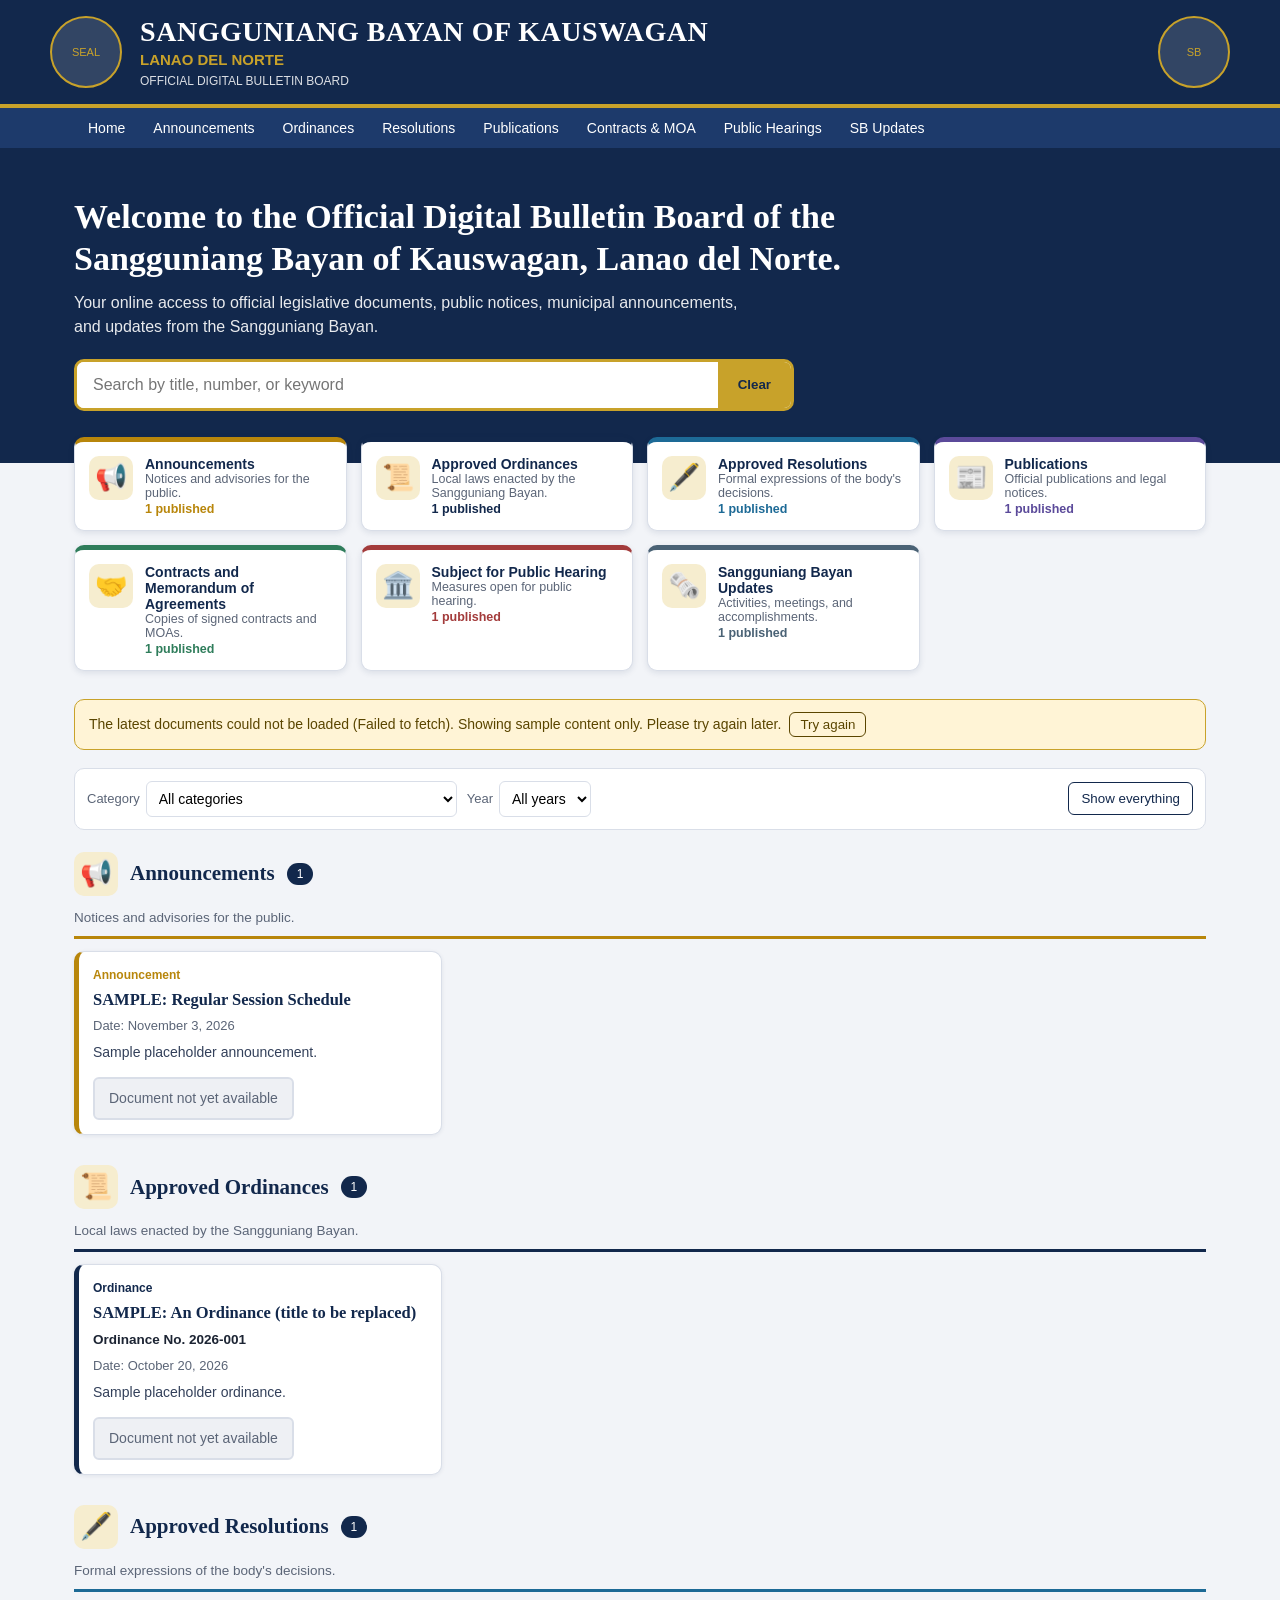
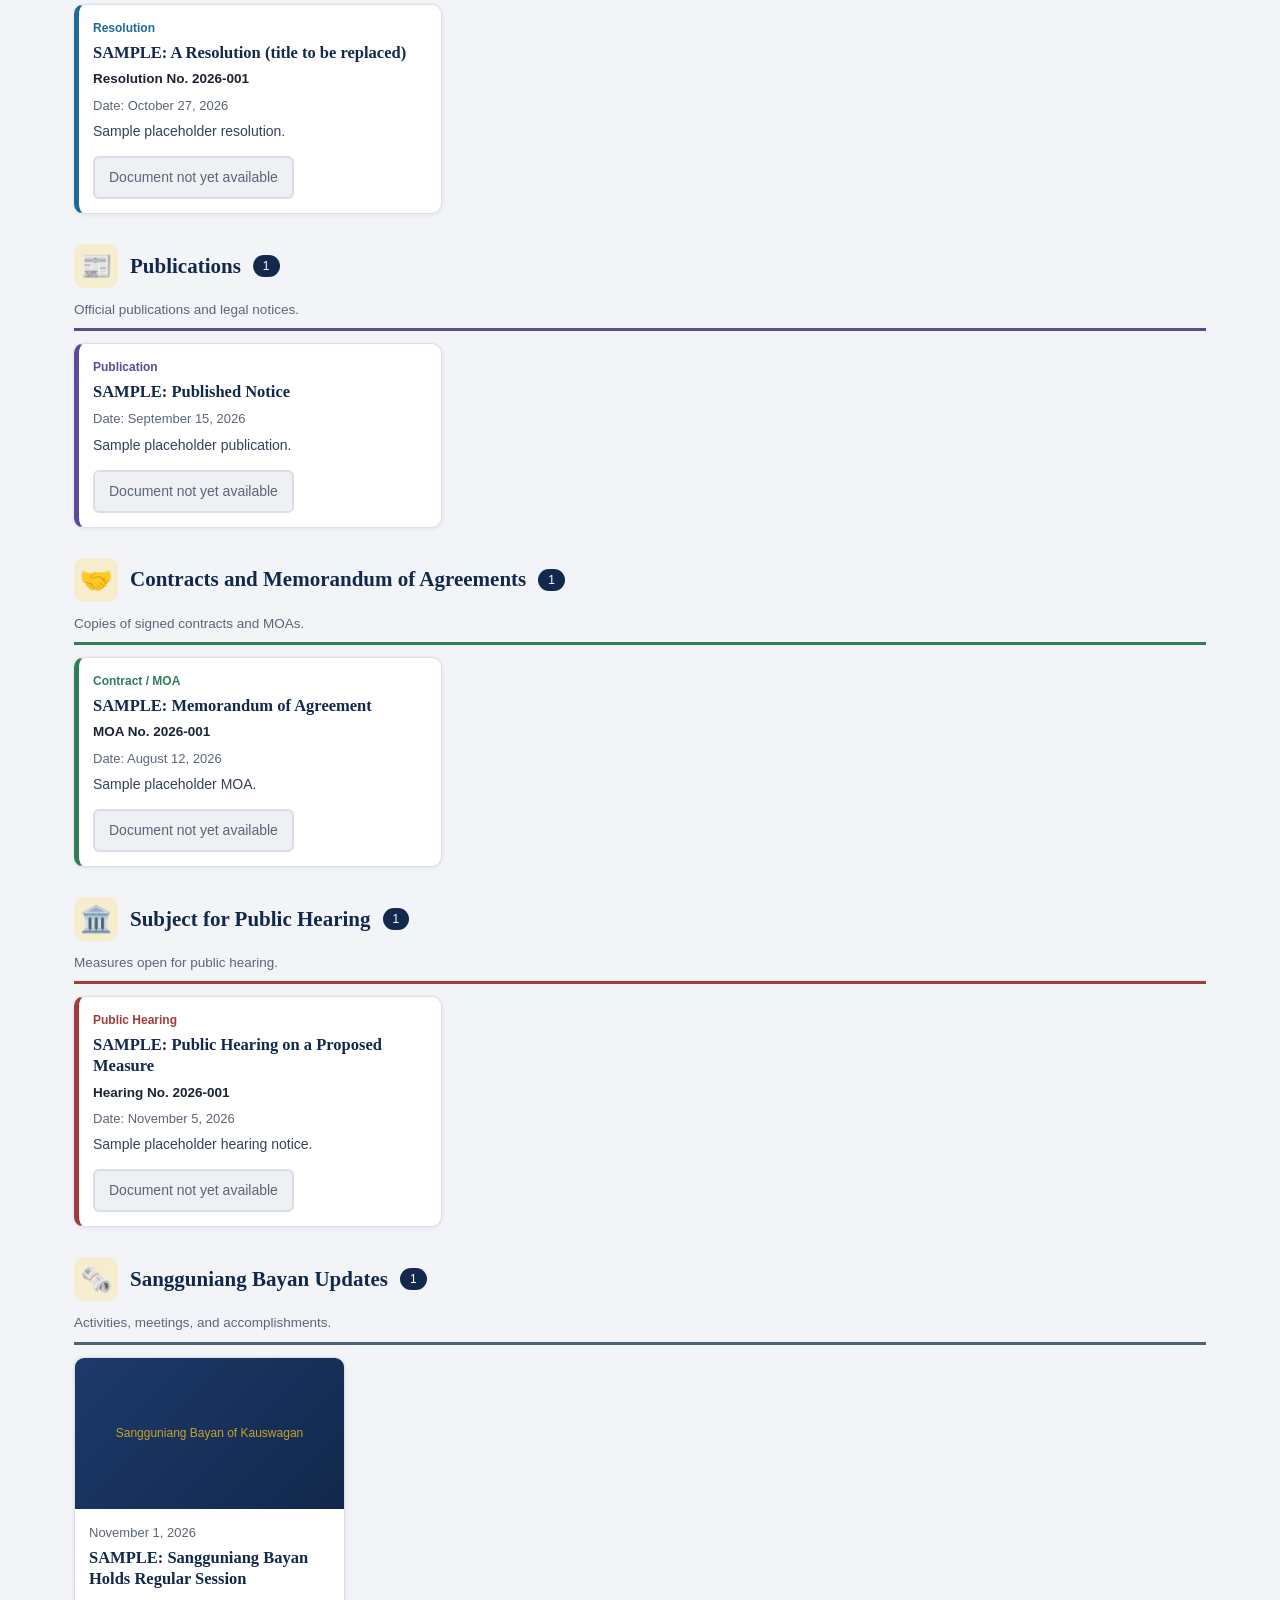
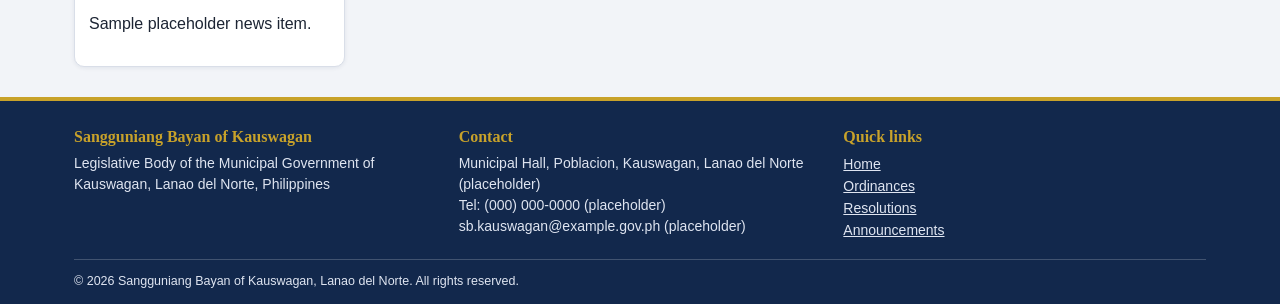
==== index.html @ d24f71ab "Initial commit of SB Kauswagan website" ====
<!DOCTYPE html>
<html lang="en"><head><meta charset="utf-8">
<meta name="viewport" content="width=device-width, initial-scale=1">
<title>Sangguniang Bayan of Kauswagan - Official Digital Bulletin Board</title>
<style>body{margin:0}</style></head><body>
<div id="sbk">
<style>
#sbk{--navy:#12284c;--navy2:#1d3a6b;--gold:#c8a22a;--goldl:#f6edcf;--bg:#f2f4f8;--ink:#1c2433;--mute:#5b6577;--line:#d9dee8;
font-family:"Segoe UI",Roboto,Arial,sans-serif;color:var(--ink);background:var(--bg);line-height:1.5;min-height:600px;font-size:clamp(15px,1.5vw,16px)}
#sbk *{box-sizing:border-box}
#sbk a{color:inherit}
#sbk h1,#sbk h2,#sbk h3{font-family:Georgia,"Times New Roman",serif;margin:0;line-height:1.25}
#sbk .wrap{max-width:1180px;margin:0 auto;padding:0 clamp(12px,3vw,24px)}
#sbk header{background:var(--navy);color:#fff;border-bottom:4px solid var(--gold)}
#sbk .top{display:flex;align-items:center;gap:clamp(10px,2vw,18px);padding:14px 0}
#sbk .logo{width:clamp(48px,8vw,72px);height:clamp(48px,8vw,72px);border-radius:50%;border:2px solid var(--gold);background:#fff2 center/cover;display:flex;align-items:center;justify-content:center;font-size:11px;color:var(--gold);flex:none;text-align:center}
#sbk .titles{flex:1;min-width:0}
#sbk .titles h1{font-size:clamp(17px,3.2vw,28px);letter-spacing:.02em}
#sbk .titles .sub{color:var(--gold);font-weight:600;font-size:clamp(12px,1.8vw,15px)}
#sbk .titles .des{font-size:12px;opacity:.85}
#sbk .menubtn{display:none;background:none;border:1px solid var(--gold);color:#fff;padding:8px 12px;border-radius:6px;font-size:15px;cursor:pointer}
#sbk nav{background:var(--navy2)}
#sbk nav ul{list-style:none;margin:0;padding:0;display:flex;flex-wrap:wrap}
#sbk nav button{background:none;border:0;color:#fff;padding:12px 14px;font-size:14px;cursor:pointer;font-family:inherit}
#sbk nav button:hover{background:#ffffff1a;box-shadow:inset 0 -3px var(--gold)}
#sbk button:focus-visible,#sbk a:focus-visible,#sbk input:focus-visible,#sbk select:focus-visible{outline:3px solid var(--gold);outline-offset:2px}
#sbk .hero{background:var(--navy);color:#fff;padding:clamp(24px,5vw,48px) 0 clamp(28px,5vw,52px)}
#sbk .hero h2{font-size:clamp(20px,3.6vw,34px);max-width:780px}
#sbk .hero p{max-width:680px;opacity:.9;margin:10px 0 20px}
#sbk .search{display:flex;max-width:720px;background:#fff;border-radius:10px;overflow:hidden;border:3px solid var(--gold)}
#sbk .search input{flex:1;min-width:0;border:0;padding:14px 16px;font-size:16px;font-family:inherit}
#sbk .search button{border:0;background:var(--gold);color:var(--navy);font-weight:700;padding:0 20px;cursor:pointer;font-family:inherit}
#sbk .cats{display:grid;grid-template-columns:repeat(auto-fill,minmax(min(100%,250px),1fr));gap:14px;margin:-26px 0 28px}
#sbk .cat{background:#fff;border:1px solid var(--line);border-top:5px solid var(--c);border-radius:10px;padding:14px;text-align:left;cursor:pointer;font-family:inherit;box-shadow:0 2px 6px #12284c1a;display:flex;gap:12px;align-items:flex-start}
#sbk .cat:hover{box-shadow:0 4px 12px #12284c33}
#sbk .ico{font-size:26px;width:44px;height:44px;border-radius:10px;background:var(--goldl);display:flex;align-items:center;justify-content:center;flex:none}
#sbk .cat b{display:block;font-size:14px;color:var(--navy)}
#sbk .cat small{color:var(--mute);display:block;font-size:12.5px}
#sbk .cat .n{color:var(--c);font-weight:700;font-size:12.5px;margin-top:2px;display:block}
#sbk .filters{display:flex;flex-wrap:wrap;gap:10px;align-items:center;background:#fff;border:1px solid var(--line);border-radius:10px;padding:12px;margin-bottom:22px}
#sbk .filters label{font-size:13px;color:var(--mute);display:flex;gap:6px;align-items:center}
#sbk select{padding:8px;border:1px solid var(--line);border-radius:6px;font-size:14px;font-family:inherit;background:#fff;max-width:100%}
#sbk .reset{margin-left:auto;background:none;border:1px solid var(--navy);color:var(--navy);padding:8px 12px;border-radius:6px;cursor:pointer;font-family:inherit}
#sbk section.block{margin-bottom:30px}
#sbk .bh{display:flex;align-items:center;gap:12px;border-bottom:3px solid var(--c);padding-bottom:8px;margin-bottom:12px;flex-wrap:wrap}
#sbk .bh h2{font-size:clamp(17px,2.4vw,21px);color:var(--navy)}
#sbk .bh p{margin:0;color:var(--mute);font-size:13.5px;flex-basis:100%}
#sbk .bh .cnt{background:var(--navy);color:#fff;border-radius:20px;padding:2px 10px;font-size:12px}
#sbk .bh .va{margin-left:auto;background:var(--navy);color:#fff;border:0;border-radius:6px;padding:8px 14px;cursor:pointer;font-family:inherit}
#sbk .list{display:grid;grid-template-columns:repeat(auto-fill,minmax(min(100%,340px),1fr));gap:14px}
#sbk .card{background:#fff;border:1px solid var(--line);border-left:5px solid var(--c);border-radius:10px;padding:14px;display:flex;flex-direction:column;gap:6px;box-shadow:0 1px 4px #12284c14}
#sbk .tag{display:flex;gap:6px;flex-wrap:wrap;align-items:center;font-size:12px}
#sbk .tag .k{color:var(--c);font-weight:700}
#sbk .badge{background:var(--gold);color:var(--navy);font-weight:700;border-radius:4px;padding:1px 7px}
#sbk .st{background:#e6edf8;color:var(--navy);border-radius:4px;padding:1px 7px}
#sbk .card h3{font-size:16.5px;color:var(--navy)}
#sbk .num{font-weight:600;font-size:13.5px}
#sbk .meta{color:var(--mute);font-size:13px}
#sbk .card p{margin:0;font-size:14px;color:#33405a}
#sbk .btns{display:flex;gap:8px;flex-wrap:wrap;margin-top:auto;padding-top:8px}
#sbk .btn{padding:9px 14px;border-radius:6px;font-size:14px;text-decoration:none;font-weight:600;border:2px solid var(--navy);background:var(--navy);color:#fff!important}
#sbk .btn.alt{background:#fff;color:var(--navy)!important}
#sbk .btn.off{border-color:var(--line);background:#eef0f4;color:var(--mute)!important;cursor:not-allowed;font-weight:400}
#sbk .empty{background:#fff;border:2px dashed var(--line);border-radius:10px;padding:22px;text-align:center;color:var(--mute)}
#sbk .news{display:grid;grid-template-columns:repeat(auto-fill,minmax(min(100%,270px),1fr));gap:16px}
#sbk .ncard{background:#fff;border:1px solid var(--line);border-radius:10px;overflow:hidden;display:flex;flex-direction:column;box-shadow:0 1px 4px #12284c14}
#sbk .ncard .img{aspect-ratio:16/9;background:linear-gradient(135deg,var(--navy2),var(--navy)) center/cover;display:flex;align-items:center;justify-content:center;color:var(--gold);font-size:12px}
#sbk .ncard .bd{padding:14px;display:flex;flex-direction:column;gap:6px;flex:1}
#sbk .ncard h3{font-size:16.5px;color:var(--navy)}
#sbk footer{background:var(--navy);color:#dfe5f1;border-top:4px solid var(--gold);margin-top:30px;padding:26px 0 14px;font-size:14px}
#sbk .fg{display:grid;grid-template-columns:repeat(auto-fit,minmax(min(100%,230px),1fr));gap:22px}
#sbk footer h3{color:var(--gold);font-size:16px;margin-bottom:6px}
#sbk footer button{display:block;background:none;border:0;color:#dfe5f1;padding:3px 0;cursor:pointer;font-family:inherit;font-size:14px;text-align:left;text-decoration:underline}
#sbk .copy{border-top:1px solid #ffffff33;margin-top:18px;padding-top:12px;font-size:12.5px}
#sbk main{padding-bottom:10px}
#sbk .notice{border-radius:10px;padding:12px 14px;margin-bottom:18px;background:#fff4d6;border:1px solid var(--gold);color:#5a4500;font-size:14px}
#sbk .notice.info{background:#e6edf8;border-color:var(--navy2);color:var(--navy)}
#sbk .notice button{margin-left:8px;border:1px solid currentColor;background:none;color:inherit;border-radius:6px;padding:4px 10px;cursor:pointer;font-family:inherit}
#sbk .loading{text-align:center;padding:50px 10px;color:var(--mute)}
#sbk .spin{display:inline-block;width:22px;height:22px;border:3px solid var(--line);border-top-color:var(--navy);border-radius:50%;vertical-align:middle;margin-right:10px;animation:sp .9s linear infinite}
@keyframes sp{to{transform:rotate(360deg)}}
@media(prefers-reduced-motion:reduce){#sbk .spin{animation:none}}
@media(max-width:720px){#sbk .menubtn{display:block}#sbk nav{display:none}#sbk nav.open{display:block}#sbk nav ul{flex-direction:column}#sbk .reset{margin-left:0}#sbk .search button{padding:0 14px}}
</style>

<header>
 <div class="wrap top">
  <div class="logo" id="sealBox">SEAL</div>
  <div class="titles">
   <h1>SANGGUNIANG BAYAN OF KAUSWAGAN</h1>
   <div class="sub">LANAO DEL NORTE</div>
   <div class="des">OFFICIAL DIGITAL BULLETIN BOARD</div>
  </div>
  <div class="logo" id="sbLogoBox">SB</div>
  <button class="menubtn" id="menuBtn" aria-expanded="false" aria-controls="mainNav">Menu</button>
 </div>
</header>
<nav id="mainNav" aria-label="Main navigation"><div class="wrap"><ul id="navList"></ul></div></nav>

<div class="hero">
 <div class="wrap">
  <h2>Welcome to the Official Digital Bulletin Board of the Sangguniang Bayan of Kauswagan, Lanao del Norte.</h2>
  <p>Your online access to official legislative documents, public notices, municipal announcements, and updates from the Sangguniang Bayan.</p>
  <div class="search" role="search">
   <input id="q" type="search" placeholder="Search by title, number, or keyword" aria-label="Search documents and announcements" autocomplete="off">
   <button id="qClear" type="button">Clear</button>
  </div>
 </div>
</div>

<main class="wrap">
 <div class="cats" id="cats"></div>
 <div id="notice" class="notice" role="alert" style="display:none"></div>
 <div class="filters">
  <label>Category <select id="fCat"></select></label>
  <label>Year <select id="fYear"></select></label>
  <button class="reset" id="reset" type="button">Show everything</button>
 </div>
 <div id="out"></div>
</main>

<footer>
 <div class="wrap">
  <div class="fg">
   <div><h3>Sangguniang Bayan of Kauswagan</h3>Legislative Body of the Municipal Government of Kauswagan, Lanao del Norte, Philippines</div>
   <div><h3>Contact</h3><span id="fAddr"></span><br><span id="fTel"></span><br><span id="fMail"></span></div>
   <div><h3>Quick links</h3><span id="fLinks"></span></div>
  </div>
  <div class="copy">&copy; <span id="yr"></span> Sangguniang Bayan of Kauswagan, Lanao del Norte. All rights reserved.</div>
 </div>
</footer>

<script>
(function(){
/* ==================================================================
   SECTION 1 - CONFIGURATION (fill these in once)
   Choose ONE data source:
     A) spreadsheetId  - the long ID in your Google Sheet's address:
        docs.google.com/spreadsheets/d/<THIS PART>/edit
        (Sheet must be shared "Anyone with the link: Viewer")
     B) appsScriptUrl  - the Web App URL from Google Apps Script
        (recommended: it hides Draft rows from the public. Takes priority.)
   Never put passwords, API keys, or service-account keys here.
   ================================================================== */
var CONFIG = {
  spreadsheetId: "1EhSaEGW4j3s88A3ZJWmLqWdsd7VfTS1NM-u1ReyXQtw",      // e.g. "1AbCdEfGh..."
  sheetName: "Documents", // the tab name that holds the records
  appsScriptUrl: "",      // e.g. "https://script.google.com/macros/s/XXXX/exec"
  timeoutMs: 12000,       // wait this long before showing the error notice
  showFolderLinks: false, // true = show an "Open Drive folder" link on each category
  folders: {              // Google Drive folder share links (must be public to be shown)
    announcements: "", ordinances: "", resolutions: "", publications: "",
    contractsAndMOA: "", publicHearings: "", updates: ""
  }
};
var SITE = {
  sealUrl: "",            // Municipal seal image URL ("" = placeholder)
  sbLogoUrl: "",          // Sangguniang Bayan logo image URL
  address: "Municipal Hall, Poblacion, Kauswagan, Lanao del Norte (placeholder)",
  phone: "Tel: (000) 000-0000 (placeholder)",
  email: "sb.kauswagan@example.gov.ph (placeholder)",
  newDays: 30             // "New" badge for items published within this many days
};

/* ==================================================================
   SECTION 2 - FALLBACK SAMPLE DATA
   Shown only if the spreadsheet cannot be reached and no saved copy exists.
   These are SAMPLES, not real documents. Same fields as the spreadsheet.
   ================================================================== */
var FALLBACK_DATA = {
 announcements: [{title:"SAMPLE: Regular Session Schedule", number:"", date:"2026-11-03", year:"2026", description:"Sample placeholder announcement.", fileUrl:"", imageUrl:"", featured:false}],
 ordinances: [{title:"SAMPLE: An Ordinance (title to be replaced)", number:"Ordinance No. 2026-001", date:"2026-10-20", year:"2026", description:"Sample placeholder ordinance.", fileUrl:"", imageUrl:"", featured:false}],
 resolutions: [{title:"SAMPLE: A Resolution (title to be replaced)", number:"Resolution No. 2026-001", date:"2026-10-27", year:"2026", description:"Sample placeholder resolution.", fileUrl:"", imageUrl:"", featured:false}],
 publications: [{title:"SAMPLE: Published Notice", number:"", date:"2026-09-15", year:"2026", description:"Sample placeholder publication.", fileUrl:"", imageUrl:"", featured:false}],
 contractsAndMOA: [{title:"SAMPLE: Memorandum of Agreement", number:"MOA No. 2026-001", date:"2026-08-12", year:"2026", description:"Sample placeholder MOA.", fileUrl:"", imageUrl:"", featured:false}],
 publicHearings: [{title:"SAMPLE: Public Hearing on a Proposed Measure", number:"Hearing No. 2026-001", date:"2026-11-05", year:"2026", description:"Sample placeholder hearing notice.", fileUrl:"", imageUrl:"", featured:false}],
 updates: [{title:"SAMPLE: Sangguniang Bayan Holds Regular Session", number:"", date:"2026-11-01", year:"2026", description:"Sample placeholder news item.", fileUrl:"", imageUrl:"", featured:false}]
};
var DATA = FALLBACK_DATA;

/* ==================================================================
   SECTION 3 - CATEGORIES
   The spreadsheet "Category" column must match one of the names or aliases below
   (capitalization and punctuation are ignored).
   ================================================================== */
var CATS = [
 {key:"announcements",   label:"Announcements",                         single:"Announcement", alias:[],                                   icon:"📢", color:"#b8860b", desc:"Notices and advisories for the public."},
 {key:"ordinances",      label:"Approved Ordinances",                   single:"Ordinance",    alias:["Ordinances"],                       icon:"📜", color:"#12284c", desc:"Local laws enacted by the Sangguniang Bayan."},
 {key:"resolutions",     label:"Approved Resolutions",                  single:"Resolution",   alias:["Resolutions"],                      icon:"🖋️", color:"#1d6a96", desc:"Formal expressions of the body's decisions."},
 {key:"publications",    label:"Publications",                          single:"Publication",  alias:[],                                   icon:"📰", color:"#5b4a9a", desc:"Official publications and legal notices."},
 {key:"contractsAndMOA", label:"Contracts and Memorandum of Agreements",single:"Contract / MOA",alias:["Contracts and MOA","MOA","Contracts"],icon:"🤝", color:"#2f7d5b", desc:"Copies of signed contracts and MOAs."},
 {key:"publicHearings",  label:"Subject for Public Hearing",            single:"Public Hearing",alias:["Public Hearings","Public Hearing"], icon:"🏛️", color:"#a33b3b", desc:"Measures open for public hearing."},
 {key:"updates",         label:"Sangguniang Bayan Updates",             single:"Update",       alias:["Updates","SB Updates"],             icon:"🗞️", color:"#4a6275", desc:"Activities, meetings, and accomplishments."}
];

/* ====================== ENGINE (no edits needed) ====================== */
var $ = function(id){return document.getElementById(id);};
var PREVIEW = 3, expanded = {}, MONTHS=["January","February","March","April","May","June","July","August","September","October","November","December"];
function esc(s){return String(s==null?"":s).replace(/[&<>"']/g,function(c){return {"&":"&amp;","<":"&lt;",">":"&gt;",'"':"&quot;","'":"&#39;"}[c];});}
function fmt(d){var p=String(d).split("-");if(p.length<3||!MONTHS[+p[1]-1])return esc(d);return MONTHS[+p[1]-1]+" "+(+p[2])+", "+p[0];}
function isNew(d){var t=new Date(d+"T00:00:00");return !isNaN(t)&&(Date.now()-t)/864e5<=SITE.newDays&&t<=Date.now()+864e5;}
function safeUrl(u){return /^https?:\/\//i.test(u||"")?u:"";}
function dlUrl(u){var m=u.match(/drive\.google\.com\/file\/d\/([^\/?#]+)/)||u.match(/[?&]id=([^&]+)/);return m&&/drive\.google\.com/.test(u)?"https://drive.google.com/uc?export=download&id="+m[1]:u;}
function get(key){var a=DATA[key]||[];return a.slice().sort(function(x,y){return String(y.date).localeCompare(String(x.date));});}
function all(){var r=[];CATS.forEach(function(c){get(c.key).forEach(function(i){r.push({c:c,i:i});});});return r;}
function year(i){return String(i.year||String(i.date).slice(0,4));}

function card(c,i){
  var u=safeUrl(i.fileUrl),h="";
  h+='<article class="card" style="--c:'+c.color+'"><div class="tag"><span class="k">'+esc(c.single)+'</span>';
  if(isNew(i.date))h+='<span class="badge">New</span>';
  if(i.featured)h+='<span class="st">Featured</span>';
  h+='</div><h3>'+esc(i.title)+'</h3>';
  if(i.number)h+='<div class="num">'+esc(i.number)+'</div>';
  h+='<div class="meta">Date: '+fmt(i.date)+'</div>';
  if(i.description)h+='<p>'+esc(i.description)+'</p>';
  h+='<div class="btns">';
  if(u)h+='<a class="btn" href="'+esc(u)+'" target="_blank" rel="noopener">View Document</a><a class="btn alt" href="'+esc(dlUrl(u))+'" target="_blank" rel="noopener">Download PDF</a>';
  else h+='<span class="btn off" aria-disabled="true">Document not yet available</span>';
  return h+'</div></article>';
}
function ncard(c,i){
  var u=safeUrl(i.fileUrl),img=imgUrl(i.imageUrl);
  return '<article class="ncard" style="--c:'+c.color+'"><div class="img"'+(img?' style="background-image:url(\''+esc(img)+'\')"':'')+'>'+(img?'':'Sangguniang Bayan of Kauswagan')+'</div><div class="bd"><div class="tag">'+(isNew(i.date)?'<span class="badge">New</span>':'')+'<span class="meta">'+fmt(i.date)+'</span></div><h3>'+esc(i.title)+'</h3><p>'+esc(i.description)+'</p>'+
  (u?'<div class="btns"><a class="btn alt" href="'+esc(u)+'" target="_blank" rel="noopener">Read More</a></div>':'')+'</div></article>';
}
function render(){
  var q=$("q").value.trim().toLowerCase(),fc=$("fCat").value,fy=$("fYear").value,out="",total=0;
  var searching=q||fc||fy;
  CATS.forEach(function(c){
    if(fc&&fc!==c.key)return;
    var items=get(c.key).filter(function(i){
      if(fy&&year(i)!==fy)return false;
      if(!q)return true;
      return [i.title,i.number,i.description,i.status,c.label,c.single,i.date].join(" ").toLowerCase().indexOf(q)>-1;
    });
    if(searching&&!items.length)return;
    total+=items.length;
    var full=expanded[c.key]||searching,shown=full?items:items.slice(0,PREVIEW);
    out+='<section class="block" id="sec-'+c.key+'" style="--c:'+c.color+'"><div class="bh"><span class="ico">'+c.icon+'</span><h2>'+esc(c.label)+'</h2><span class="cnt">'+items.length+'</span>';
    if(!searching&&items.length>PREVIEW)out+='<button class="va" data-va="'+c.key+'">'+(expanded[c.key]?'Show Less':'View All')+'</button>';
    out+='<p>'+esc(c.desc)+(CONFIG.showFolderLinks&&safeUrl(CONFIG.folders[c.key])?' <a href="'+esc(CONFIG.folders[c.key])+'" target="_blank" rel="noopener">Open Drive folder</a>':'')+'</p></div>';
    if(!items.length)out+='<div class="empty">No items published yet in this category.</div>';
    else out+='<div class="'+(c.key==="updates"?"news":"list")+'">'+shown.map(function(i){return c.key==="updates"?ncard(c,i):card(c,i);}).join("")+'</div>';
    out+='</section>';
  });
  if(searching&&!total)out='<div class="empty"><b>No results found.</b><br>Try a different word, check the spelling, or choose "Show everything".</div>';
  $("out").innerHTML=out;
  document.querySelectorAll("#sbk [data-va]").forEach(function(b){b.onclick=function(){var k=b.getAttribute("data-va");expanded[k]=!expanded[k];render();};});
  document.querySelectorAll("#sbk .cat .n").forEach(function(n){var k=n.getAttribute("data-k");n.textContent=get(k).length+" published";});
}
function goTo(key){
  $("q").value="";$("fCat").value="";$("fYear").value="";
  if(key)expanded[key]=true;render();
  var el=key?$("sec-"+key):$("cats");
  if(el&&el.scrollIntoView)el.scrollIntoView({behavior:"smooth",block:"start"});
  $("mainNav").classList.remove("open");$("menuBtn").setAttribute("aria-expanded","false");
}

/* ---------- data loading from Google Sheets / Apps Script ---------- */
var CACHE_KEY="sbk-bulletin-cache-v1";
function norm(k){return String(k).toLowerCase().replace(/[^a-z0-9]/g,"");}
function catKey(v){var s=norm(v),k="";if(!s)return"";CATS.forEach(function(c){[c.key,c.label,c.single].concat(c.alias).forEach(function(a){if(norm(a)===s)k=c.key;});});return k;}
function isoDate(v){v=String(v||"").trim();if(/^\d{4}-\d{2}-\d{2}/.test(v))return v.slice(0,10);var d=new Date(v);if(isNaN(d))return"";return d.getFullYear()+"-"+("0"+(d.getMonth()+1)).slice(-2)+"-"+("0"+d.getDate()).slice(-2);}
function driveId(u){var m=String(u||"").match(/drive\.google\.com\/(?:file\/d\/|open\?id=|uc\?[^#]*id=|thumbnail\?id=)([\w-]+)/);return m?m[1]:"";}
function imgUrl(u){var id=driveId(u);return id?"https://drive.google.com/thumbnail?id="+id+"&sz=w800":safeUrl(u);}
function parseCSV(t){var rows=[],r=[],f="",q=false,i,c;
 for(i=0;i<t.length;i++){c=t.charAt(i);
  if(q){if(c==='"'){if(t.charAt(i+1)==='"'){f+='"';i++;}else q=false;}else f+=c;}
  else if(c==='"')q=true;
  else if(c===','){r.push(f);f="";}
  else if(c==="\n"||c==="\r"){if(c==="\r"&&t.charAt(i+1)==="\n")i++;r.push(f);f="";rows.push(r);r=[];}
  else f+=c;}
 if(f!==""||r.length){r.push(f);rows.push(r);}
 var h=rows.shift()||[];
 return rows.filter(function(x){return x.join("").trim()!=="";}).map(function(x){var o={};h.forEach(function(k,j){o[k]=x[j]||"";});return o;});}
function build(rows){var d={},skipped=0;CATS.forEach(function(c){d[c.key]=[];});
 rows.forEach(function(raw){var r={};Object.keys(raw).forEach(function(k){r[norm(k)]=String(raw[k]==null?"":raw[k]).trim();});
  if(r.status.toLowerCase()!=="published")return;
  var k=catKey(r.category);if(!k||!r.title){skipped++;return;}
  var dt=isoDate(r.datepublished||r.date);
  d[k].push({id:r.id,title:r.title,number:r.documentnumber||r.number,description:r.description,date:dt,year:r.year||dt.slice(0,4),fileUrl:r.googledrivefileurl||r.fileurl,imageUrl:r.imageurl,featured:/^(true|yes|y|1|x)$/i.test(r.featured)});});
 if(skipped&&window.console)console.warn("Bulletin board: "+skipped+" published row(s) skipped (unknown Category or empty Title).");
 return d;}
function withTimeout(p){return new Promise(function(res,rej){var t=setTimeout(function(){rej(new Error("the request timed out"));},CONFIG.timeoutMs);p.then(function(v){clearTimeout(t);res(v);},function(e){clearTimeout(t);rej(e);});});}
function notice(msg,type,retry){var n=$("notice");if(!msg){n.style.display="none";return;}n.className="notice "+(type||"");n.innerHTML=esc(msg)+(retry?'<button id="retry" type="button">Try again</button>':"");n.style.display="block";if(retry)$("retry").onclick=load;}
function buildYears(){var ys={},cur=$("fYear").value;all().forEach(function(r){if(r.i.year)ys[r.i.year]=1;});
 $("fYear").innerHTML='<option value="">All years</option>'+Object.keys(ys).sort().reverse().map(function(y){return '<option>'+esc(y)+'</option>';}).join("");$("fYear").value=ys[cur]?cur:"";}
function fetchRows(){
 var url,fn;
 if(CONFIG.appsScriptUrl){url=CONFIG.appsScriptUrl;fn=function(r){return r.json().then(function(j){if(j&&j.error)throw new Error(j.error);return j.records||j;});};}
 else if(CONFIG.spreadsheetId){url="https://docs.google.com/spreadsheets/d/"+encodeURIComponent(CONFIG.spreadsheetId)+"/gviz/tq?tqx=out:csv&sheet="+encodeURIComponent(CONFIG.sheetName);fn=function(r){return r.text().then(parseCSV);};}
 else return Promise.reject(new Error("NOCONFIG"));
 return withTimeout(fetch(url).then(function(r){if(!r.ok)throw new Error("server replied "+r.status);return fn(r);}));}
function load(){
 $("out").innerHTML='<div class="loading" role="status"><span class="spin"></span>Loading documents...</div>';
 fetchRows().then(function(rows){
   DATA=build(rows);notice("");
   try{localStorage.setItem(CACHE_KEY,JSON.stringify({t:Date.now(),d:DATA}));}catch(e){}
 }).catch(function(e){
   var c=null;try{c=JSON.parse(localStorage.getItem(CACHE_KEY)||"null");}catch(x){}
   DATA=c&&c.d?c.d:FALLBACK_DATA;
   if(e.message==="NOCONFIG")notice("Demo mode: no spreadsheet is connected yet, so sample content is shown.","info");
   else notice("The latest documents could not be loaded ("+e.message+"). Showing "+(c&&c.d?"the last saved list":"sample content only")+". Please try again later.","warn",true);
 }).then(function(){buildYears();render();});}

/* build static UI from the data */
(function init(){
  if(safeUrl(SITE.sealUrl)){$("sealBox").style.backgroundImage="url('"+SITE.sealUrl+"')";$("sealBox").textContent="";}
  if(safeUrl(SITE.sbLogoUrl)){$("sbLogoBox").style.backgroundImage="url('"+SITE.sbLogoUrl+"')";$("sbLogoBox").textContent="";}
  $("fAddr").textContent=SITE.address;$("fTel").textContent=SITE.phone;$("fMail").textContent=SITE.email;
  $("yr").textContent=new Date().getFullYear();
  var nav='<li><button data-go="">Home</button></li>',cats="",opts='<option value="">All categories</option>',links="";
  CATS.forEach(function(c){
    nav+='<li><button data-go="'+c.key+'">'+esc(c.label.replace("Contracts and Memorandum of Agreements","Contracts & MOA").replace("Sangguniang Bayan Updates","SB Updates").replace("Subject for Public Hearing","Public Hearings").replace("Approved ",""))+'</button></li>';
    cats+='<button class="cat" style="--c:'+c.color+'" data-go="'+c.key+'"><span class="ico">'+c.icon+'</span><span><b>'+esc(c.label)+'</b><small>'+esc(c.desc)+'</small><span class="n" data-k="'+c.key+'"></span></span></button>';
    opts+='<option value="'+c.key+'">'+esc(c.label)+'</option>';
  });
  links='<button data-go="">Home</button><button data-go="ordinances">Ordinances</button><button data-go="resolutions">Resolutions</button><button data-go="announcements">Announcements</button>';
  $("navList").innerHTML=nav;$("cats").innerHTML=cats;$("fCat").innerHTML=opts;$("fLinks").innerHTML=links;
  document.querySelectorAll("#sbk [data-go]").forEach(function(b){b.onclick=function(){goTo(b.getAttribute("data-go"));};});
  $("q").oninput=render;$("fCat").onchange=render;$("fYear").onchange=render;
  $("qClear").onclick=function(){$("q").value="";render();$("q").focus();};
  $("reset").onclick=function(){goTo("");};
  $("menuBtn").onclick=function(){var o=$("mainNav").classList.toggle("open");$("menuBtn").setAttribute("aria-expanded",o);};
  load();
})();
})();
</script>
</div>
</body></html>
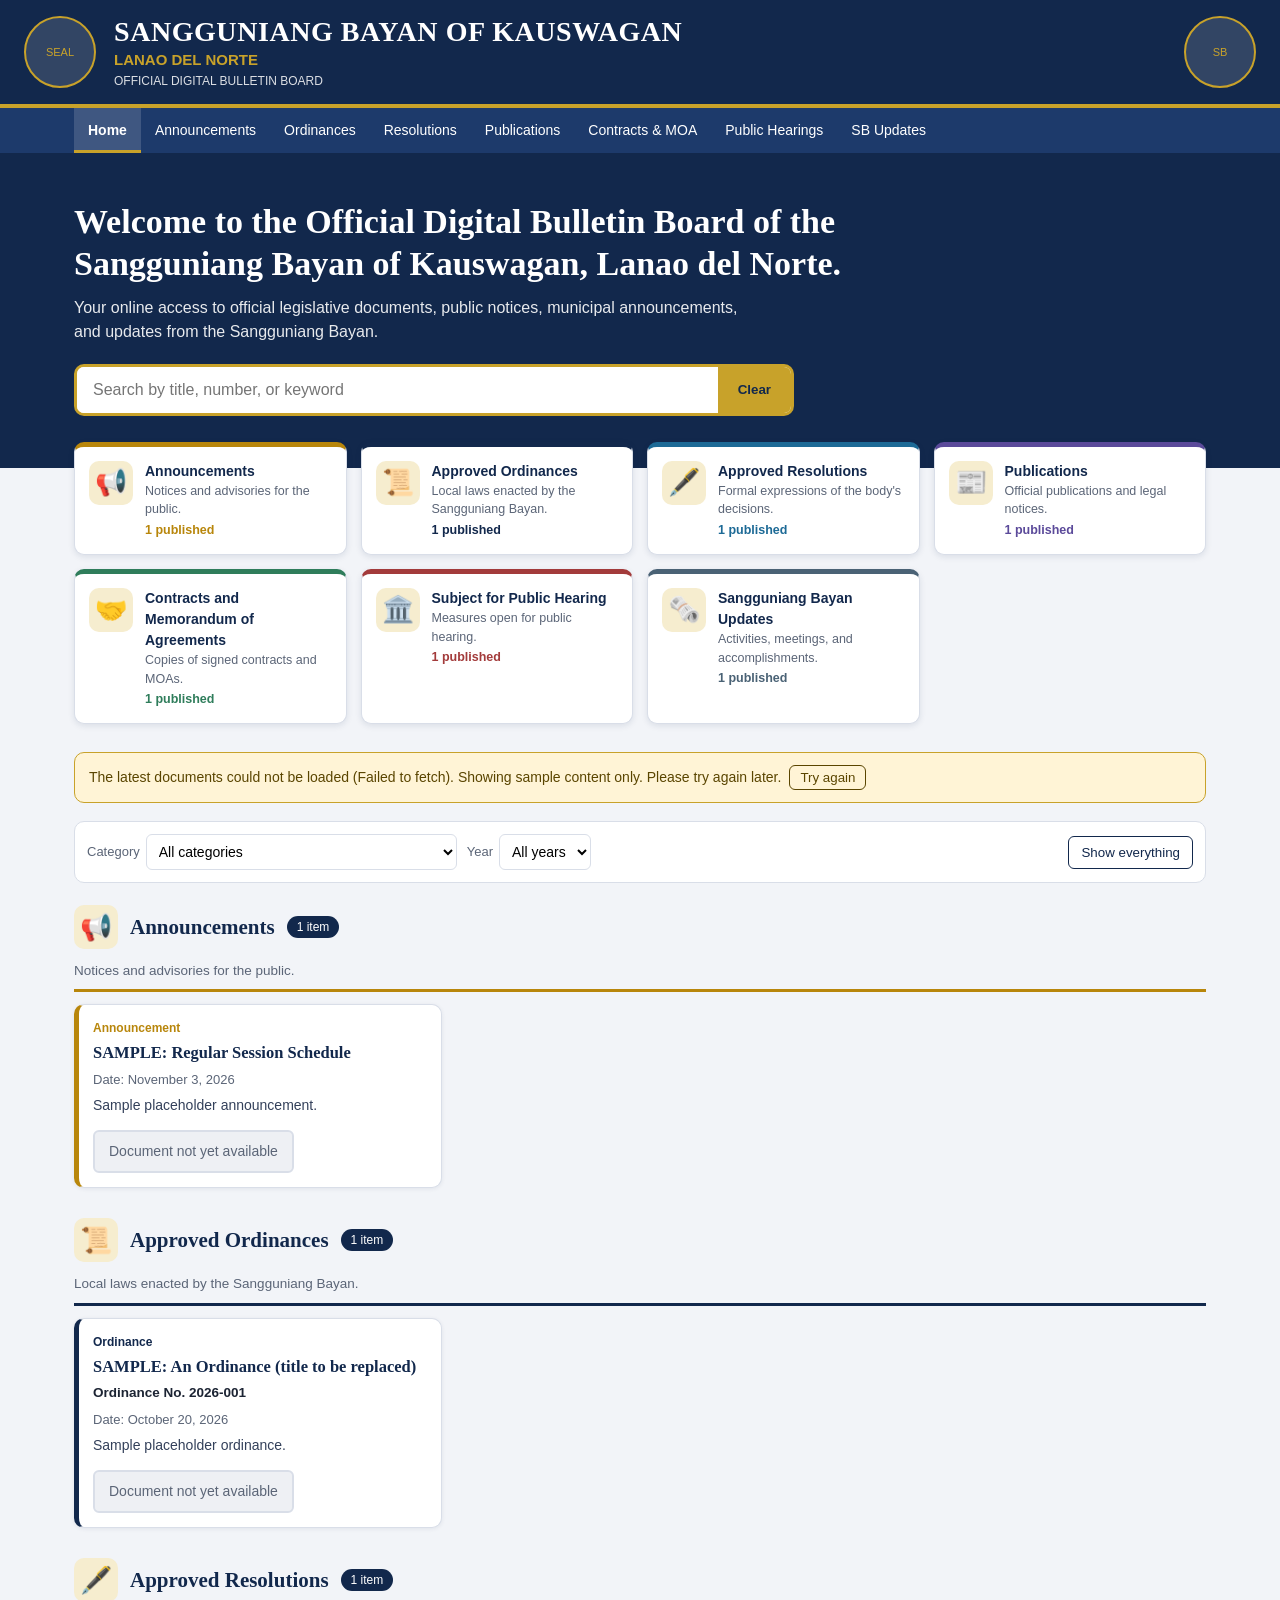
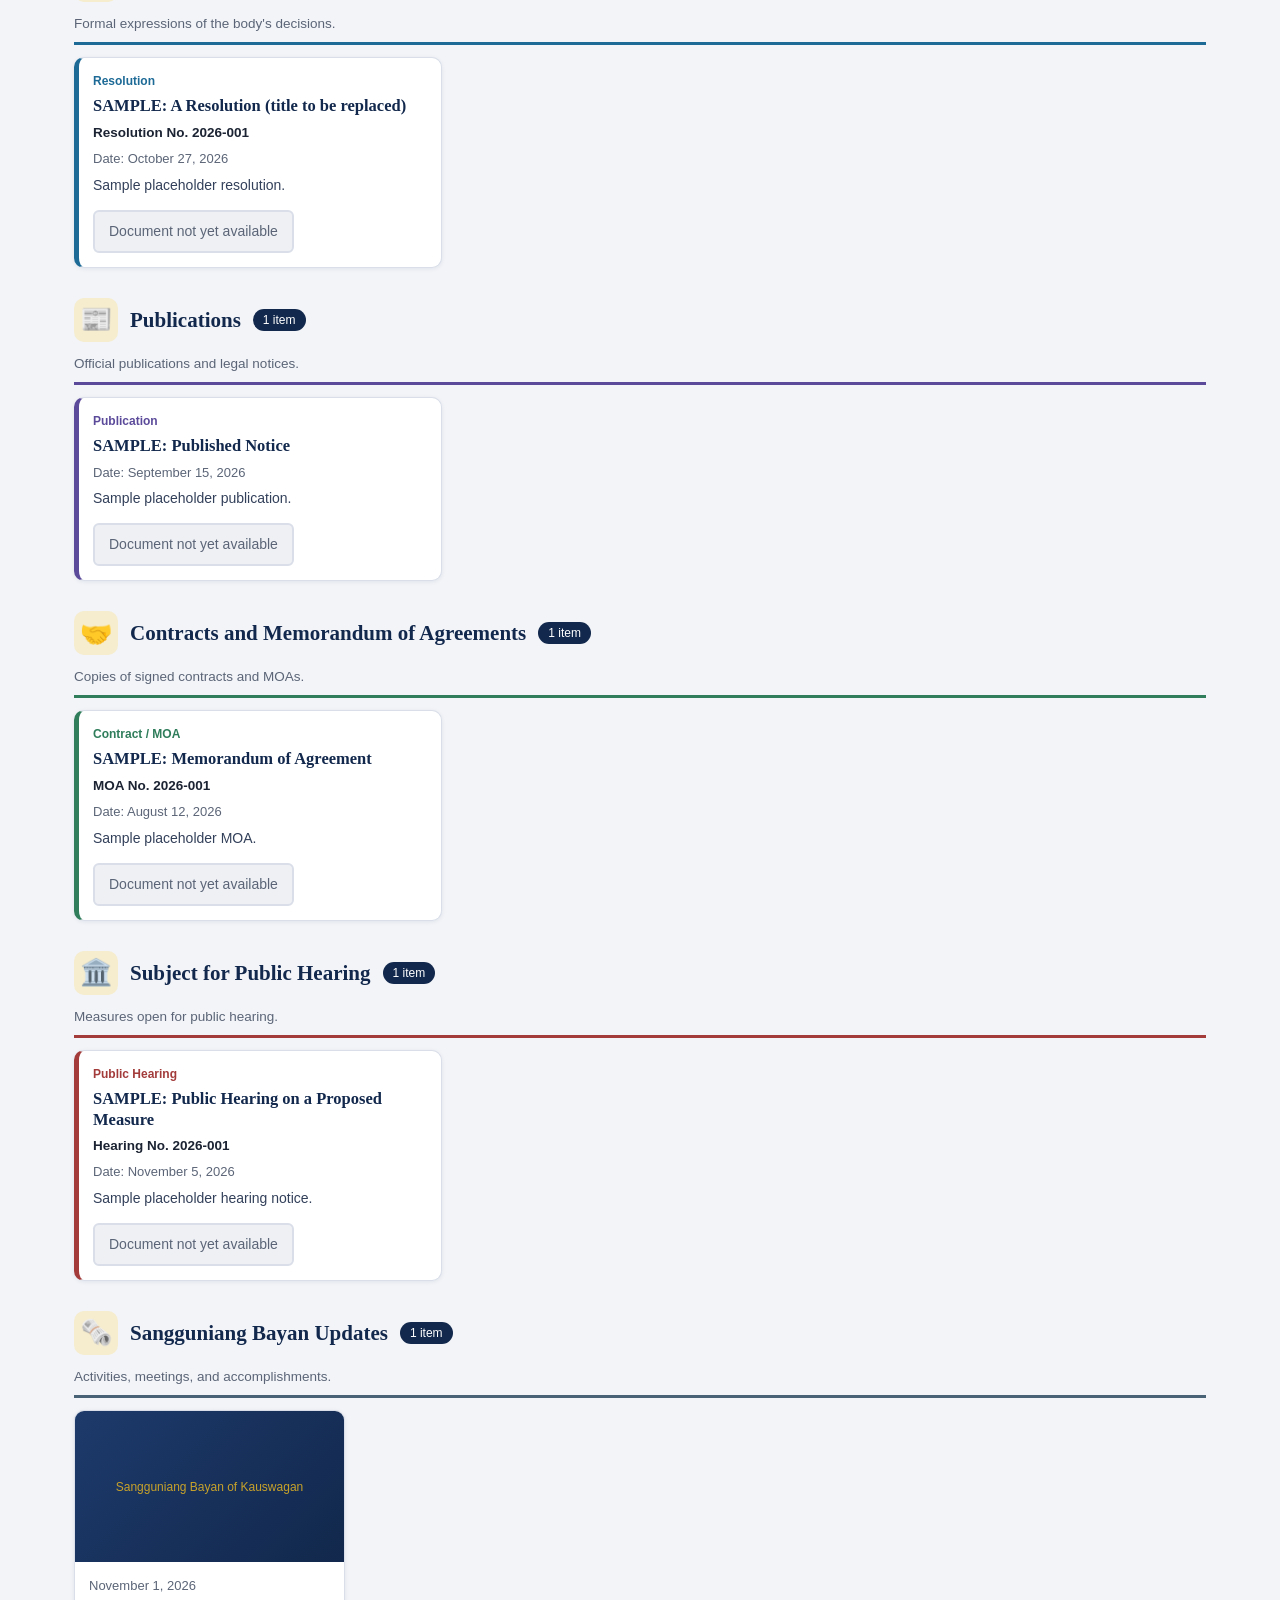
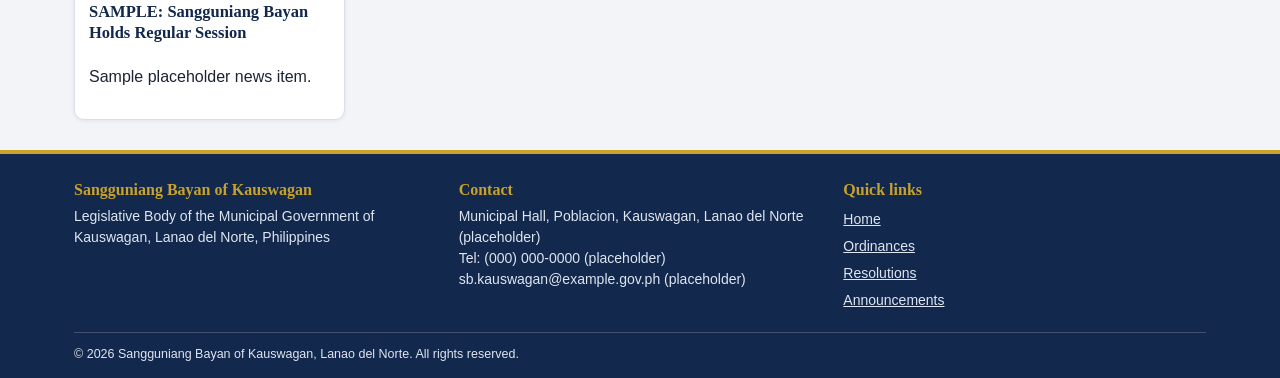
==== commit e1561475: "Update website content and assets" ====
--- a/index.html
+++ b/index.html
@@ -1,331 +1,43 @@
 <!DOCTYPE html>
-<html lang="en"><head><meta charset="utf-8">
+<html lang="en">
+<head>
+<meta charset="utf-8">
 <meta name="viewport" content="width=device-width, initial-scale=1">
 <title>Sangguniang Bayan of Kauswagan - Official Digital Bulletin Board</title>
-<style>body{margin:0}</style></head><body>
-<div id="sbk">
-<style>
-#sbk{--navy:#12284c;--navy2:#1d3a6b;--gold:#c8a22a;--goldl:#f6edcf;--bg:#f2f4f8;--ink:#1c2433;--mute:#5b6577;--line:#d9dee8;
-font-family:"Segoe UI",Roboto,Arial,sans-serif;color:var(--ink);background:var(--bg);line-height:1.5;min-height:600px;font-size:clamp(15px,1.5vw,16px)}
-#sbk *{box-sizing:border-box}
-#sbk a{color:inherit}
-#sbk h1,#sbk h2,#sbk h3{font-family:Georgia,"Times New Roman",serif;margin:0;line-height:1.25}
-#sbk .wrap{max-width:1180px;margin:0 auto;padding:0 clamp(12px,3vw,24px)}
-#sbk header{background:var(--navy);color:#fff;border-bottom:4px solid var(--gold)}
-#sbk .top{display:flex;align-items:center;gap:clamp(10px,2vw,18px);padding:14px 0}
-#sbk .logo{width:clamp(48px,8vw,72px);height:clamp(48px,8vw,72px);border-radius:50%;border:2px solid var(--gold);background:#fff2 center/cover;display:flex;align-items:center;justify-content:center;font-size:11px;color:var(--gold);flex:none;text-align:center}
-#sbk .titles{flex:1;min-width:0}
-#sbk .titles h1{font-size:clamp(17px,3.2vw,28px);letter-spacing:.02em}
-#sbk .titles .sub{color:var(--gold);font-weight:600;font-size:clamp(12px,1.8vw,15px)}
-#sbk .titles .des{font-size:12px;opacity:.85}
-#sbk .menubtn{display:none;background:none;border:1px solid var(--gold);color:#fff;padding:8px 12px;border-radius:6px;font-size:15px;cursor:pointer}
-#sbk nav{background:var(--navy2)}
-#sbk nav ul{list-style:none;margin:0;padding:0;display:flex;flex-wrap:wrap}
-#sbk nav button{background:none;border:0;color:#fff;padding:12px 14px;font-size:14px;cursor:pointer;font-family:inherit}
-#sbk nav button:hover{background:#ffffff1a;box-shadow:inset 0 -3px var(--gold)}
-#sbk button:focus-visible,#sbk a:focus-visible,#sbk input:focus-visible,#sbk select:focus-visible{outline:3px solid var(--gold);outline-offset:2px}
-#sbk .hero{background:var(--navy);color:#fff;padding:clamp(24px,5vw,48px) 0 clamp(28px,5vw,52px)}
-#sbk .hero h2{font-size:clamp(20px,3.6vw,34px);max-width:780px}
-#sbk .hero p{max-width:680px;opacity:.9;margin:10px 0 20px}
-#sbk .search{display:flex;max-width:720px;background:#fff;border-radius:10px;overflow:hidden;border:3px solid var(--gold)}
-#sbk .search input{flex:1;min-width:0;border:0;padding:14px 16px;font-size:16px;font-family:inherit}
-#sbk .search button{border:0;background:var(--gold);color:var(--navy);font-weight:700;padding:0 20px;cursor:pointer;font-family:inherit}
-#sbk .cats{display:grid;grid-template-columns:repeat(auto-fill,minmax(min(100%,250px),1fr));gap:14px;margin:-26px 0 28px}
-#sbk .cat{background:#fff;border:1px solid var(--line);border-top:5px solid var(--c);border-radius:10px;padding:14px;text-align:left;cursor:pointer;font-family:inherit;box-shadow:0 2px 6px #12284c1a;display:flex;gap:12px;align-items:flex-start}
-#sbk .cat:hover{box-shadow:0 4px 12px #12284c33}
-#sbk .ico{font-size:26px;width:44px;height:44px;border-radius:10px;background:var(--goldl);display:flex;align-items:center;justify-content:center;flex:none}
-#sbk .cat b{display:block;font-size:14px;color:var(--navy)}
-#sbk .cat small{color:var(--mute);display:block;font-size:12.5px}
-#sbk .cat .n{color:var(--c);font-weight:700;font-size:12.5px;margin-top:2px;display:block}
-#sbk .filters{display:flex;flex-wrap:wrap;gap:10px;align-items:center;background:#fff;border:1px solid var(--line);border-radius:10px;padding:12px;margin-bottom:22px}
-#sbk .filters label{font-size:13px;color:var(--mute);display:flex;gap:6px;align-items:center}
-#sbk select{padding:8px;border:1px solid var(--line);border-radius:6px;font-size:14px;font-family:inherit;background:#fff;max-width:100%}
-#sbk .reset{margin-left:auto;background:none;border:1px solid var(--navy);color:var(--navy);padding:8px 12px;border-radius:6px;cursor:pointer;font-family:inherit}
-#sbk section.block{margin-bottom:30px}
-#sbk .bh{display:flex;align-items:center;gap:12px;border-bottom:3px solid var(--c);padding-bottom:8px;margin-bottom:12px;flex-wrap:wrap}
-#sbk .bh h2{font-size:clamp(17px,2.4vw,21px);color:var(--navy)}
-#sbk .bh p{margin:0;color:var(--mute);font-size:13.5px;flex-basis:100%}
-#sbk .bh .cnt{background:var(--navy);color:#fff;border-radius:20px;padding:2px 10px;font-size:12px}
-#sbk .bh .va{margin-left:auto;background:var(--navy);color:#fff;border:0;border-radius:6px;padding:8px 14px;cursor:pointer;font-family:inherit}
-#sbk .list{display:grid;grid-template-columns:repeat(auto-fill,minmax(min(100%,340px),1fr));gap:14px}
-#sbk .card{background:#fff;border:1px solid var(--line);border-left:5px solid var(--c);border-radius:10px;padding:14px;display:flex;flex-direction:column;gap:6px;box-shadow:0 1px 4px #12284c14}
-#sbk .tag{display:flex;gap:6px;flex-wrap:wrap;align-items:center;font-size:12px}
-#sbk .tag .k{color:var(--c);font-weight:700}
-#sbk .badge{background:var(--gold);color:var(--navy);font-weight:700;border-radius:4px;padding:1px 7px}
-#sbk .st{background:#e6edf8;color:var(--navy);border-radius:4px;padding:1px 7px}
-#sbk .card h3{font-size:16.5px;color:var(--navy)}
-#sbk .num{font-weight:600;font-size:13.5px}
-#sbk .meta{color:var(--mute);font-size:13px}
-#sbk .card p{margin:0;font-size:14px;color:#33405a}
-#sbk .btns{display:flex;gap:8px;flex-wrap:wrap;margin-top:auto;padding-top:8px}
-#sbk .btn{padding:9px 14px;border-radius:6px;font-size:14px;text-decoration:none;font-weight:600;border:2px solid var(--navy);background:var(--navy);color:#fff!important}
-#sbk .btn.alt{background:#fff;color:var(--navy)!important}
-#sbk .btn.off{border-color:var(--line);background:#eef0f4;color:var(--mute)!important;cursor:not-allowed;font-weight:400}
-#sbk .empty{background:#fff;border:2px dashed var(--line);border-radius:10px;padding:22px;text-align:center;color:var(--mute)}
-#sbk .news{display:grid;grid-template-columns:repeat(auto-fill,minmax(min(100%,270px),1fr));gap:16px}
-#sbk .ncard{background:#fff;border:1px solid var(--line);border-radius:10px;overflow:hidden;display:flex;flex-direction:column;box-shadow:0 1px 4px #12284c14}
-#sbk .ncard .img{aspect-ratio:16/9;background:linear-gradient(135deg,var(--navy2),var(--navy)) center/cover;display:flex;align-items:center;justify-content:center;color:var(--gold);font-size:12px}
-#sbk .ncard .bd{padding:14px;display:flex;flex-direction:column;gap:6px;flex:1}
-#sbk .ncard h3{font-size:16.5px;color:var(--navy)}
-#sbk footer{background:var(--navy);color:#dfe5f1;border-top:4px solid var(--gold);margin-top:30px;padding:26px 0 14px;font-size:14px}
-#sbk .fg{display:grid;grid-template-columns:repeat(auto-fit,minmax(min(100%,230px),1fr));gap:22px}
-#sbk footer h3{color:var(--gold);font-size:16px;margin-bottom:6px}
-#sbk footer button{display:block;background:none;border:0;color:#dfe5f1;padding:3px 0;cursor:pointer;font-family:inherit;font-size:14px;text-align:left;text-decoration:underline}
-#sbk .copy{border-top:1px solid #ffffff33;margin-top:18px;padding-top:12px;font-size:12.5px}
-#sbk main{padding-bottom:10px}
-#sbk .notice{border-radius:10px;padding:12px 14px;margin-bottom:18px;background:#fff4d6;border:1px solid var(--gold);color:#5a4500;font-size:14px}
-#sbk .notice.info{background:#e6edf8;border-color:var(--navy2);color:var(--navy)}
-#sbk .notice button{margin-left:8px;border:1px solid currentColor;background:none;color:inherit;border-radius:6px;padding:4px 10px;cursor:pointer;font-family:inherit}
-#sbk .loading{text-align:center;padding:50px 10px;color:var(--mute)}
-#sbk .spin{display:inline-block;width:22px;height:22px;border:3px solid var(--line);border-top-color:var(--navy);border-radius:50%;vertical-align:middle;margin-right:10px;animation:sp .9s linear infinite}
-@keyframes sp{to{transform:rotate(360deg)}}
-@media(prefers-reduced-motion:reduce){#sbk .spin{animation:none}}
-@media(max-width:720px){#sbk .menubtn{display:block}#sbk nav{display:none}#sbk nav.open{display:block}#sbk nav ul{flex-direction:column}#sbk .reset{margin-left:0}#sbk .search button{padding:0 14px}}
-</style>
-
-<header>
- <div class="wrap top">
-  <div class="logo" id="sealBox">SEAL</div>
-  <div class="titles">
-   <h1>SANGGUNIANG BAYAN OF KAUSWAGAN</h1>
-   <div class="sub">LANAO DEL NORTE</div>
-   <div class="des">OFFICIAL DIGITAL BULLETIN BOARD</div>
+<meta name="description" content="Official digital bulletin board of the Sangguniang Bayan of Kauswagan, Lanao del Norte.">
+<link rel="stylesheet" href="assets/css/style.css">
+<link rel="stylesheet" href="assets/css/components.css">
+<link rel="stylesheet" href="assets/css/responsive.css">
+</head>
+<body data-root="" data-page="home">
+<a class="skip" href="#main">Skip to content</a>
+<header id="site-header" class="site-header"></header>
+<nav id="site-nav" class="site-nav" aria-label="Main navigation"></nav>
+<section class="hero">
+  <div class="wrap">
+    <h1>Welcome to the Official Digital Bulletin Board of the Sangguniang Bayan of Kauswagan, Lanao del Norte.</h1>
+    <p>Your online access to official legislative documents, public notices, municipal announcements, and updates from the Sangguniang Bayan.</p>
+    <form class="search" id="searchForm" role="search">
+      <input id="q" type="search" placeholder="Search by title, number, or keyword" aria-label="Search documents and announcements" autocomplete="off">
+      <button id="qClear" type="button">Clear</button>
+    </form>
   </div>
-  <div class="logo" id="sbLogoBox">SB</div>
-  <button class="menubtn" id="menuBtn" aria-expanded="false" aria-controls="mainNav">Menu</button>
- </div>
-</header>
-<nav id="mainNav" aria-label="Main navigation"><div class="wrap"><ul id="navList"></ul></div></nav>
-
-<div class="hero">
- <div class="wrap">
-  <h2>Welcome to the Official Digital Bulletin Board of the Sangguniang Bayan of Kauswagan, Lanao del Norte.</h2>
-  <p>Your online access to official legislative documents, public notices, municipal announcements, and updates from the Sangguniang Bayan.</p>
-  <div class="search" role="search">
-   <input id="q" type="search" placeholder="Search by title, number, or keyword" aria-label="Search documents and announcements" autocomplete="off">
-   <button id="qClear" type="button">Clear</button>
+</section>
+<main id="main" class="wrap home">
+  <div class="cats" id="cats"></div>
+  <div id="notice" class="notice" role="alert" style="display:none"></div>
+  <div class="filters">
+    <label>Category <select id="fCat"></select></label>
+    <label>Year <select id="fYear"></select></label>
+    <button class="reset" id="reset" type="button">Show everything</button>
   </div>
- </div>
-</div>
-
-<main class="wrap">
- <div class="cats" id="cats"></div>
- <div id="notice" class="notice" role="alert" style="display:none"></div>
- <div class="filters">
-  <label>Category <select id="fCat"></select></label>
-  <label>Year <select id="fYear"></select></label>
-  <button class="reset" id="reset" type="button">Show everything</button>
- </div>
- <div id="out"></div>
+  <div id="out" aria-live="polite"><noscript>Please enable JavaScript to view the documents.</noscript></div>
 </main>
-
-<footer>
- <div class="wrap">
-  <div class="fg">
-   <div><h3>Sangguniang Bayan of Kauswagan</h3>Legislative Body of the Municipal Government of Kauswagan, Lanao del Norte, Philippines</div>
-   <div><h3>Contact</h3><span id="fAddr"></span><br><span id="fTel"></span><br><span id="fMail"></span></div>
-   <div><h3>Quick links</h3><span id="fLinks"></span></div>
-  </div>
-  <div class="copy">&copy; <span id="yr"></span> Sangguniang Bayan of Kauswagan, Lanao del Norte. All rights reserved.</div>
- </div>
-</footer>
-
-<script>
-(function(){
-/* ==================================================================
-   SECTION 1 - CONFIGURATION (fill these in once)
-   Choose ONE data source:
-     A) spreadsheetId  - the long ID in your Google Sheet's address:
-        docs.google.com/spreadsheets/d/<THIS PART>/edit
-        (Sheet must be shared "Anyone with the link: Viewer")
-     B) appsScriptUrl  - the Web App URL from Google Apps Script
-        (recommended: it hides Draft rows from the public. Takes priority.)
-   Never put passwords, API keys, or service-account keys here.
-   ================================================================== */
-var CONFIG = {
-  spreadsheetId: "1EhSaEGW4j3s88A3ZJWmLqWdsd7VfTS1NM-u1ReyXQtw",      // e.g. "1AbCdEfGh..."
-  sheetName: "Documents", // the tab name that holds the records
-  appsScriptUrl: "",      // e.g. "https://script.google.com/macros/s/XXXX/exec"
-  timeoutMs: 12000,       // wait this long before showing the error notice
-  showFolderLinks: false, // true = show an "Open Drive folder" link on each category
-  folders: {              // Google Drive folder share links (must be public to be shown)
-    announcements: "", ordinances: "", resolutions: "", publications: "",
-    contractsAndMOA: "", publicHearings: "", updates: ""
-  }
-};
-var SITE = {
-  sealUrl: "",            // Municipal seal image URL ("" = placeholder)
-  sbLogoUrl: "",          // Sangguniang Bayan logo image URL
-  address: "Municipal Hall, Poblacion, Kauswagan, Lanao del Norte (placeholder)",
-  phone: "Tel: (000) 000-0000 (placeholder)",
-  email: "sb.kauswagan@example.gov.ph (placeholder)",
-  newDays: 30             // "New" badge for items published within this many days
-};
-
-/* ==================================================================
-   SECTION 2 - FALLBACK SAMPLE DATA
-   Shown only if the spreadsheet cannot be reached and no saved copy exists.
-   These are SAMPLES, not real documents. Same fields as the spreadsheet.
-   ================================================================== */
-var FALLBACK_DATA = {
- announcements: [{title:"SAMPLE: Regular Session Schedule", number:"", date:"2026-11-03", year:"2026", description:"Sample placeholder announcement.", fileUrl:"", imageUrl:"", featured:false}],
- ordinances: [{title:"SAMPLE: An Ordinance (title to be replaced)", number:"Ordinance No. 2026-001", date:"2026-10-20", year:"2026", description:"Sample placeholder ordinance.", fileUrl:"", imageUrl:"", featured:false}],
- resolutions: [{title:"SAMPLE: A Resolution (title to be replaced)", number:"Resolution No. 2026-001", date:"2026-10-27", year:"2026", description:"Sample placeholder resolution.", fileUrl:"", imageUrl:"", featured:false}],
- publications: [{title:"SAMPLE: Published Notice", number:"", date:"2026-09-15", year:"2026", description:"Sample placeholder publication.", fileUrl:"", imageUrl:"", featured:false}],
- contractsAndMOA: [{title:"SAMPLE: Memorandum of Agreement", number:"MOA No. 2026-001", date:"2026-08-12", year:"2026", description:"Sample placeholder MOA.", fileUrl:"", imageUrl:"", featured:false}],
- publicHearings: [{title:"SAMPLE: Public Hearing on a Proposed Measure", number:"Hearing No. 2026-001", date:"2026-11-05", year:"2026", description:"Sample placeholder hearing notice.", fileUrl:"", imageUrl:"", featured:false}],
- updates: [{title:"SAMPLE: Sangguniang Bayan Holds Regular Session", number:"", date:"2026-11-01", year:"2026", description:"Sample placeholder news item.", fileUrl:"", imageUrl:"", featured:false}]
-};
-var DATA = FALLBACK_DATA;
-
-/* ==================================================================
-   SECTION 3 - CATEGORIES
-   The spreadsheet "Category" column must match one of the names or aliases below
-   (capitalization and punctuation are ignored).
-   ================================================================== */
-var CATS = [
- {key:"announcements",   label:"Announcements",                         single:"Announcement", alias:[],                                   icon:"📢", color:"#b8860b", desc:"Notices and advisories for the public."},
- {key:"ordinances",      label:"Approved Ordinances",                   single:"Ordinance",    alias:["Ordinances"],                       icon:"📜", color:"#12284c", desc:"Local laws enacted by the Sangguniang Bayan."},
- {key:"resolutions",     label:"Approved Resolutions",                  single:"Resolution",   alias:["Resolutions"],                      icon:"🖋️", color:"#1d6a96", desc:"Formal expressions of the body's decisions."},
- {key:"publications",    label:"Publications",                          single:"Publication",  alias:[],                                   icon:"📰", color:"#5b4a9a", desc:"Official publications and legal notices."},
- {key:"contractsAndMOA", label:"Contracts and Memorandum of Agreements",single:"Contract / MOA",alias:["Contracts and MOA","MOA","Contracts"],icon:"🤝", color:"#2f7d5b", desc:"Copies of signed contracts and MOAs."},
- {key:"publicHearings",  label:"Subject for Public Hearing",            single:"Public Hearing",alias:["Public Hearings","Public Hearing"], icon:"🏛️", color:"#a33b3b", desc:"Measures open for public hearing."},
- {key:"updates",         label:"Sangguniang Bayan Updates",             single:"Update",       alias:["Updates","SB Updates"],             icon:"🗞️", color:"#4a6275", desc:"Activities, meetings, and accomplishments."}
-];
-
-/* ====================== ENGINE (no edits needed) ====================== */
-var $ = function(id){return document.getElementById(id);};
-var PREVIEW = 3, expanded = {}, MONTHS=["January","February","March","April","May","June","July","August","September","October","November","December"];
-function esc(s){return String(s==null?"":s).replace(/[&<>"']/g,function(c){return {"&":"&amp;","<":"&lt;",">":"&gt;",'"':"&quot;","'":"&#39;"}[c];});}
-function fmt(d){var p=String(d).split("-");if(p.length<3||!MONTHS[+p[1]-1])return esc(d);return MONTHS[+p[1]-1]+" "+(+p[2])+", "+p[0];}
-function isNew(d){var t=new Date(d+"T00:00:00");return !isNaN(t)&&(Date.now()-t)/864e5<=SITE.newDays&&t<=Date.now()+864e5;}
-function safeUrl(u){return /^https?:\/\//i.test(u||"")?u:"";}
-function dlUrl(u){var m=u.match(/drive\.google\.com\/file\/d\/([^\/?#]+)/)||u.match(/[?&]id=([^&]+)/);return m&&/drive\.google\.com/.test(u)?"https://drive.google.com/uc?export=download&id="+m[1]:u;}
-function get(key){var a=DATA[key]||[];return a.slice().sort(function(x,y){return String(y.date).localeCompare(String(x.date));});}
-function all(){var r=[];CATS.forEach(function(c){get(c.key).forEach(function(i){r.push({c:c,i:i});});});return r;}
-function year(i){return String(i.year||String(i.date).slice(0,4));}
-
-function card(c,i){
-  var u=safeUrl(i.fileUrl),h="";
-  h+='<article class="card" style="--c:'+c.color+'"><div class="tag"><span class="k">'+esc(c.single)+'</span>';
-  if(isNew(i.date))h+='<span class="badge">New</span>';
-  if(i.featured)h+='<span class="st">Featured</span>';
-  h+='</div><h3>'+esc(i.title)+'</h3>';
-  if(i.number)h+='<div class="num">'+esc(i.number)+'</div>';
-  h+='<div class="meta">Date: '+fmt(i.date)+'</div>';
-  if(i.description)h+='<p>'+esc(i.description)+'</p>';
-  h+='<div class="btns">';
-  if(u)h+='<a class="btn" href="'+esc(u)+'" target="_blank" rel="noopener">View Document</a><a class="btn alt" href="'+esc(dlUrl(u))+'" target="_blank" rel="noopener">Download PDF</a>';
-  else h+='<span class="btn off" aria-disabled="true">Document not yet available</span>';
-  return h+'</div></article>';
-}
-function ncard(c,i){
-  var u=safeUrl(i.fileUrl),img=imgUrl(i.imageUrl);
-  return '<article class="ncard" style="--c:'+c.color+'"><div class="img"'+(img?' style="background-image:url(\''+esc(img)+'\')"':'')+'>'+(img?'':'Sangguniang Bayan of Kauswagan')+'</div><div class="bd"><div class="tag">'+(isNew(i.date)?'<span class="badge">New</span>':'')+'<span class="meta">'+fmt(i.date)+'</span></div><h3>'+esc(i.title)+'</h3><p>'+esc(i.description)+'</p>'+
-  (u?'<div class="btns"><a class="btn alt" href="'+esc(u)+'" target="_blank" rel="noopener">Read More</a></div>':'')+'</div></article>';
-}
-function render(){
-  var q=$("q").value.trim().toLowerCase(),fc=$("fCat").value,fy=$("fYear").value,out="",total=0;
-  var searching=q||fc||fy;
-  CATS.forEach(function(c){
-    if(fc&&fc!==c.key)return;
-    var items=get(c.key).filter(function(i){
-      if(fy&&year(i)!==fy)return false;
-      if(!q)return true;
-      return [i.title,i.number,i.description,i.status,c.label,c.single,i.date].join(" ").toLowerCase().indexOf(q)>-1;
-    });
-    if(searching&&!items.length)return;
-    total+=items.length;
-    var full=expanded[c.key]||searching,shown=full?items:items.slice(0,PREVIEW);
-    out+='<section class="block" id="sec-'+c.key+'" style="--c:'+c.color+'"><div class="bh"><span class="ico">'+c.icon+'</span><h2>'+esc(c.label)+'</h2><span class="cnt">'+items.length+'</span>';
-    if(!searching&&items.length>PREVIEW)out+='<button class="va" data-va="'+c.key+'">'+(expanded[c.key]?'Show Less':'View All')+'</button>';
-    out+='<p>'+esc(c.desc)+(CONFIG.showFolderLinks&&safeUrl(CONFIG.folders[c.key])?' <a href="'+esc(CONFIG.folders[c.key])+'" target="_blank" rel="noopener">Open Drive folder</a>':'')+'</p></div>';
-    if(!items.length)out+='<div class="empty">No items published yet in this category.</div>';
-    else out+='<div class="'+(c.key==="updates"?"news":"list")+'">'+shown.map(function(i){return c.key==="updates"?ncard(c,i):card(c,i);}).join("")+'</div>';
-    out+='</section>';
-  });
-  if(searching&&!total)out='<div class="empty"><b>No results found.</b><br>Try a different word, check the spelling, or choose "Show everything".</div>';
-  $("out").innerHTML=out;
-  document.querySelectorAll("#sbk [data-va]").forEach(function(b){b.onclick=function(){var k=b.getAttribute("data-va");expanded[k]=!expanded[k];render();};});
-  document.querySelectorAll("#sbk .cat .n").forEach(function(n){var k=n.getAttribute("data-k");n.textContent=get(k).length+" published";});
-}
-function goTo(key){
-  $("q").value="";$("fCat").value="";$("fYear").value="";
-  if(key)expanded[key]=true;render();
-  var el=key?$("sec-"+key):$("cats");
-  if(el&&el.scrollIntoView)el.scrollIntoView({behavior:"smooth",block:"start"});
-  $("mainNav").classList.remove("open");$("menuBtn").setAttribute("aria-expanded","false");
-}
-
-/* ---------- data loading from Google Sheets / Apps Script ---------- */
-var CACHE_KEY="sbk-bulletin-cache-v1";
-function norm(k){return String(k).toLowerCase().replace(/[^a-z0-9]/g,"");}
-function catKey(v){var s=norm(v),k="";if(!s)return"";CATS.forEach(function(c){[c.key,c.label,c.single].concat(c.alias).forEach(function(a){if(norm(a)===s)k=c.key;});});return k;}
-function isoDate(v){v=String(v||"").trim();if(/^\d{4}-\d{2}-\d{2}/.test(v))return v.slice(0,10);var d=new Date(v);if(isNaN(d))return"";return d.getFullYear()+"-"+("0"+(d.getMonth()+1)).slice(-2)+"-"+("0"+d.getDate()).slice(-2);}
-function driveId(u){var m=String(u||"").match(/drive\.google\.com\/(?:file\/d\/|open\?id=|uc\?[^#]*id=|thumbnail\?id=)([\w-]+)/);return m?m[1]:"";}
-function imgUrl(u){var id=driveId(u);return id?"https://drive.google.com/thumbnail?id="+id+"&sz=w800":safeUrl(u);}
-function parseCSV(t){var rows=[],r=[],f="",q=false,i,c;
- for(i=0;i<t.length;i++){c=t.charAt(i);
-  if(q){if(c==='"'){if(t.charAt(i+1)==='"'){f+='"';i++;}else q=false;}else f+=c;}
-  else if(c==='"')q=true;
-  else if(c===','){r.push(f);f="";}
-  else if(c==="\n"||c==="\r"){if(c==="\r"&&t.charAt(i+1)==="\n")i++;r.push(f);f="";rows.push(r);r=[];}
-  else f+=c;}
- if(f!==""||r.length){r.push(f);rows.push(r);}
- var h=rows.shift()||[];
- return rows.filter(function(x){return x.join("").trim()!=="";}).map(function(x){var o={};h.forEach(function(k,j){o[k]=x[j]||"";});return o;});}
-function build(rows){var d={},skipped=0;CATS.forEach(function(c){d[c.key]=[];});
- rows.forEach(function(raw){var r={};Object.keys(raw).forEach(function(k){r[norm(k)]=String(raw[k]==null?"":raw[k]).trim();});
-  if(r.status.toLowerCase()!=="published")return;
-  var k=catKey(r.category);if(!k||!r.title){skipped++;return;}
-  var dt=isoDate(r.datepublished||r.date);
-  d[k].push({id:r.id,title:r.title,number:r.documentnumber||r.number,description:r.description,date:dt,year:r.year||dt.slice(0,4),fileUrl:r.googledrivefileurl||r.fileurl,imageUrl:r.imageurl,featured:/^(true|yes|y|1|x)$/i.test(r.featured)});});
- if(skipped&&window.console)console.warn("Bulletin board: "+skipped+" published row(s) skipped (unknown Category or empty Title).");
- return d;}
-function withTimeout(p){return new Promise(function(res,rej){var t=setTimeout(function(){rej(new Error("the request timed out"));},CONFIG.timeoutMs);p.then(function(v){clearTimeout(t);res(v);},function(e){clearTimeout(t);rej(e);});});}
-function notice(msg,type,retry){var n=$("notice");if(!msg){n.style.display="none";return;}n.className="notice "+(type||"");n.innerHTML=esc(msg)+(retry?'<button id="retry" type="button">Try again</button>':"");n.style.display="block";if(retry)$("retry").onclick=load;}
-function buildYears(){var ys={},cur=$("fYear").value;all().forEach(function(r){if(r.i.year)ys[r.i.year]=1;});
- $("fYear").innerHTML='<option value="">All years</option>'+Object.keys(ys).sort().reverse().map(function(y){return '<option>'+esc(y)+'</option>';}).join("");$("fYear").value=ys[cur]?cur:"";}
-function fetchRows(){
- var url,fn;
- if(CONFIG.appsScriptUrl){url=CONFIG.appsScriptUrl;fn=function(r){return r.json().then(function(j){if(j&&j.error)throw new Error(j.error);return j.records||j;});};}
- else if(CONFIG.spreadsheetId){url="https://docs.google.com/spreadsheets/d/"+encodeURIComponent(CONFIG.spreadsheetId)+"/gviz/tq?tqx=out:csv&sheet="+encodeURIComponent(CONFIG.sheetName);fn=function(r){return r.text().then(parseCSV);};}
- else return Promise.reject(new Error("NOCONFIG"));
- return withTimeout(fetch(url).then(function(r){if(!r.ok)throw new Error("server replied "+r.status);return fn(r);}));}
-function load(){
- $("out").innerHTML='<div class="loading" role="status"><span class="spin"></span>Loading documents...</div>';
- fetchRows().then(function(rows){
-   DATA=build(rows);notice("");
-   try{localStorage.setItem(CACHE_KEY,JSON.stringify({t:Date.now(),d:DATA}));}catch(e){}
- }).catch(function(e){
-   var c=null;try{c=JSON.parse(localStorage.getItem(CACHE_KEY)||"null");}catch(x){}
-   DATA=c&&c.d?c.d:FALLBACK_DATA;
-   if(e.message==="NOCONFIG")notice("Demo mode: no spreadsheet is connected yet, so sample content is shown.","info");
-   else notice("The latest documents could not be loaded ("+e.message+"). Showing "+(c&&c.d?"the last saved list":"sample content only")+". Please try again later.","warn",true);
- }).then(function(){buildYears();render();});}
-
-/* build static UI from the data */
-(function init(){
-  if(safeUrl(SITE.sealUrl)){$("sealBox").style.backgroundImage="url('"+SITE.sealUrl+"')";$("sealBox").textContent="";}
-  if(safeUrl(SITE.sbLogoUrl)){$("sbLogoBox").style.backgroundImage="url('"+SITE.sbLogoUrl+"')";$("sbLogoBox").textContent="";}
-  $("fAddr").textContent=SITE.address;$("fTel").textContent=SITE.phone;$("fMail").textContent=SITE.email;
-  $("yr").textContent=new Date().getFullYear();
-  var nav='<li><button data-go="">Home</button></li>',cats="",opts='<option value="">All categories</option>',links="";
-  CATS.forEach(function(c){
-    nav+='<li><button data-go="'+c.key+'">'+esc(c.label.replace("Contracts and Memorandum of Agreements","Contracts & MOA").replace("Sangguniang Bayan Updates","SB Updates").replace("Subject for Public Hearing","Public Hearings").replace("Approved ",""))+'</button></li>';
-    cats+='<button class="cat" style="--c:'+c.color+'" data-go="'+c.key+'"><span class="ico">'+c.icon+'</span><span><b>'+esc(c.label)+'</b><small>'+esc(c.desc)+'</small><span class="n" data-k="'+c.key+'"></span></span></button>';
-    opts+='<option value="'+c.key+'">'+esc(c.label)+'</option>';
-  });
-  links='<button data-go="">Home</button><button data-go="ordinances">Ordinances</button><button data-go="resolutions">Resolutions</button><button data-go="announcements">Announcements</button>';
-  $("navList").innerHTML=nav;$("cats").innerHTML=cats;$("fCat").innerHTML=opts;$("fLinks").innerHTML=links;
-  document.querySelectorAll("#sbk [data-go]").forEach(function(b){b.onclick=function(){goTo(b.getAttribute("data-go"));};});
-  $("q").oninput=render;$("fCat").onchange=render;$("fYear").onchange=render;
-  $("qClear").onclick=function(){$("q").value="";render();$("q").focus();};
-  $("reset").onclick=function(){goTo("");};
-  $("menuBtn").onclick=function(){var o=$("mainNav").classList.toggle("open");$("menuBtn").setAttribute("aria-expanded",o);};
-  load();
-})();
-})();
-</script>
-</div>
-</body></html>+<footer id="site-footer" class="site-footer"></footer>
+<script src="assets/js/config.js"></script>
+<script src="assets/js/data.js"></script>
+<script src="assets/js/functions.js"></script>
+<script src="assets/js/navigation.js"></script>
+<script src="assets/js/app.js"></script>
+</body>
+</html>
--- a/assets/css/style.css
+++ b/assets/css/style.css
@@ -0,0 +1,40 @@
+/* Global styles: tokens, base, layout, header, navigation, hero, footer */
+:root{--navy:#12284c;--navy2:#1d3a6b;--gold:#c8a22a;--goldl:#f6edcf;--bg:#f2f4f8;--ink:#1c2433;--mute:#5b6577;--line:#d9dee8}
+*{box-sizing:border-box}
+html{scroll-behavior:smooth}
+body{margin:0;font-family:"Segoe UI",Roboto,Arial,sans-serif;color:var(--ink);background:var(--bg);line-height:1.5;font-size:clamp(15px,1.5vw,16px)}
+h1,h2,h3{font-family:Georgia,"Times New Roman",serif;margin:0;line-height:1.25}
+a{color:inherit}
+.wrap{max-width:1180px;margin:0 auto;padding:0 clamp(12px,3vw,24px)}
+.skip{position:absolute;left:-999px;top:0;background:var(--gold);color:var(--navy);padding:8px 14px;z-index:10}
+.skip:focus{left:0}
+button:focus-visible,a:focus-visible,input:focus-visible,select:focus-visible{outline:3px solid var(--gold);outline-offset:2px}
+
+.site-header{background:var(--navy);color:#fff;border-bottom:4px solid var(--gold)}
+.top{display:flex;align-items:center;gap:clamp(10px,2vw,18px);padding:14px clamp(12px,3vw,24px)}
+.titles{flex:1;min-width:0}
+.site-name{margin:0;font-family:Georgia,"Times New Roman",serif;font-weight:700;font-size:clamp(17px,3.2vw,28px);letter-spacing:.02em;line-height:1.25}
+.titles .sub{color:var(--gold);font-weight:600;font-size:clamp(12px,1.8vw,15px)}
+.titles .des{font-size:12px;opacity:.85}
+.logo{width:clamp(48px,8vw,72px);height:clamp(48px,8vw,72px);border-radius:50%;border:2px solid var(--gold);background:#ffffff22;display:flex;align-items:center;justify-content:center;font-size:11px;color:var(--gold);flex:none;text-align:center;overflow:hidden}
+.logo img{width:100%;height:100%;object-fit:cover}
+.menubtn{display:none;background:none;border:1px solid var(--gold);color:#fff;padding:8px 12px;border-radius:6px;font-size:15px;cursor:pointer}
+
+.site-nav{background:var(--navy2)}
+.site-nav ul{list-style:none;margin:0 auto;padding:0 clamp(12px,3vw,24px);max-width:1180px;display:flex;flex-wrap:wrap}
+.site-nav a{display:block;color:#fff;text-decoration:none;padding:12px 14px;font-size:14px}
+.site-nav a:hover{background:#ffffff1a;box-shadow:inset 0 -3px var(--gold)}
+.site-nav a[aria-current="page"]{background:#ffffff26;box-shadow:inset 0 -3px var(--gold);font-weight:700}
+
+.hero{background:var(--navy);color:#fff;padding:clamp(24px,5vw,48px) 0 clamp(28px,5vw,52px)}
+.hero h1{font-size:clamp(20px,3.6vw,34px);max-width:780px}
+.hero p{max-width:680px;opacity:.9;margin:10px 0 20px}
+.hero-page{padding-bottom:clamp(24px,4vw,36px)}
+main{padding-bottom:10px;padding-top:24px}
+main.home{padding-top:0}
+
+.site-footer{background:var(--navy);color:#dfe5f1;border-top:4px solid var(--gold);margin-top:30px;padding:26px 0 14px;font-size:14px}
+.fg{display:grid;grid-template-columns:repeat(auto-fit,minmax(min(100%,230px),1fr));gap:22px}
+.site-footer h2{color:var(--gold);font-size:16px;margin-bottom:6px}
+.site-footer a{display:block;color:#dfe5f1;padding:3px 0}
+.copy{border-top:1px solid #ffffff33;margin-top:18px;padding-top:12px;font-size:12.5px}
--- a/assets/css/components.css
+++ b/assets/css/components.css
@@ -0,0 +1,56 @@
+/* Reusable components: search, category tiles, filters, cards, buttons, notices */
+.search{display:flex;max-width:720px;background:#fff;border-radius:10px;overflow:hidden;border:3px solid var(--gold)}
+.search input{flex:1;min-width:0;border:0;padding:14px 16px;font-size:16px;font-family:inherit}
+.search button{border:0;background:var(--gold);color:var(--navy);font-weight:700;padding:0 20px;cursor:pointer;font-family:inherit}
+
+.cats{display:grid;grid-template-columns:repeat(auto-fill,minmax(min(100%,250px),1fr));gap:14px;margin:-26px 0 28px}
+.cat{background:#fff;border:1px solid var(--line);border-top:5px solid var(--c);border-radius:10px;padding:14px;text-decoration:none;box-shadow:0 2px 6px #12284c1a;display:flex;gap:12px;align-items:flex-start}
+.cat:hover{box-shadow:0 4px 12px #12284c33}
+.ico{font-size:26px;width:44px;height:44px;border-radius:10px;background:var(--goldl);display:flex;align-items:center;justify-content:center;flex:none}
+.cat b{display:block;font-size:14px;color:var(--navy)}
+.cat small{color:var(--mute);display:block;font-size:12.5px}
+.cat .n{color:var(--c);font-weight:700;font-size:12.5px;margin-top:2px;display:block}
+
+.filters{display:flex;flex-wrap:wrap;gap:10px;align-items:center;background:#fff;border:1px solid var(--line);border-radius:10px;padding:12px;margin-bottom:22px}
+.filters label{font-size:13px;color:var(--mute);display:flex;gap:6px;align-items:center}
+select{padding:8px;border:1px solid var(--line);border-radius:6px;font-size:14px;font-family:inherit;background:#fff;max-width:100%}
+.reset{margin-left:auto;background:none;border:1px solid var(--navy);color:var(--navy);padding:8px 12px;border-radius:6px;cursor:pointer;font-family:inherit}
+
+section.block{margin-bottom:30px}
+.bh{display:flex;align-items:center;gap:12px;border-bottom:3px solid var(--c);padding-bottom:8px;margin-bottom:12px;flex-wrap:wrap}
+.bh h2{font-size:clamp(17px,2.4vw,21px);color:var(--navy)}
+.bh h2 a{text-decoration:none}
+.bh h2 a:hover{text-decoration:underline}
+.bh p{margin:0;color:var(--mute);font-size:13.5px;flex-basis:100%}
+.cnt{background:var(--navy);color:#fff;border-radius:20px;padding:2px 10px;font-size:12px}
+.va{margin-left:auto;background:var(--navy);color:#fff;border:0;border-radius:6px;padding:8px 14px;cursor:pointer;font-family:inherit}
+
+.list{display:grid;grid-template-columns:repeat(auto-fill,minmax(min(100%,340px),1fr));gap:14px}
+.card{background:#fff;border:1px solid var(--line);border-left:5px solid var(--c);border-radius:10px;padding:14px;display:flex;flex-direction:column;gap:6px;box-shadow:0 1px 4px #12284c14}
+.tag{display:flex;gap:6px;flex-wrap:wrap;align-items:center;font-size:12px}
+.tag .k{color:var(--c);font-weight:700}
+.badge{background:var(--gold);color:var(--navy);font-weight:700;border-radius:4px;padding:1px 7px}
+.st{background:#e6edf8;color:var(--navy);border-radius:4px;padding:1px 7px}
+.card h3{font-size:16.5px;color:var(--navy)}
+.num{font-weight:600;font-size:13.5px}
+.meta{color:var(--mute);font-size:13px}
+.card p{margin:0;font-size:14px;color:#33405a}
+.btns{display:flex;gap:8px;flex-wrap:wrap;margin-top:auto;padding-top:8px}
+.btn{padding:9px 14px;border-radius:6px;font-size:14px;text-decoration:none;font-weight:600;border:2px solid var(--navy);background:var(--navy);color:#fff!important}
+.btn.alt{background:#fff;color:var(--navy)!important}
+.btn.off{border-color:var(--line);background:#eef0f4;color:var(--mute)!important;cursor:not-allowed;font-weight:400}
+.empty{background:#fff;border:2px dashed var(--line);border-radius:10px;padding:22px;text-align:center;color:var(--mute)}
+
+.news{display:grid;grid-template-columns:repeat(auto-fill,minmax(min(100%,270px),1fr));gap:16px}
+.ncard{background:#fff;border:1px solid var(--line);border-radius:10px;overflow:hidden;display:flex;flex-direction:column;box-shadow:0 1px 4px #12284c14}
+.ncard .img{aspect-ratio:16/9;background:linear-gradient(135deg,var(--navy2),var(--navy)) center/cover;display:flex;align-items:center;justify-content:center;color:var(--gold);font-size:12px}
+.ncard .bd{padding:14px;display:flex;flex-direction:column;gap:6px;flex:1}
+.ncard h3{font-size:16.5px;color:var(--navy)}
+
+.notice{border-radius:10px;padding:12px 14px;margin-bottom:18px;background:#fff4d6;border:1px solid var(--gold);color:#5a4500;font-size:14px}
+.notice.info{background:#e6edf8;border-color:var(--navy2);color:var(--navy)}
+.notice button{margin-left:8px;border:1px solid currentColor;background:none;color:inherit;border-radius:6px;padding:4px 10px;cursor:pointer;font-family:inherit}
+.loading{text-align:center;padding:50px 10px;color:var(--mute)}
+.spin{display:inline-block;width:22px;height:22px;border:3px solid var(--line);border-top-color:var(--navy);border-radius:50%;vertical-align:middle;margin-right:10px;animation:sp .9s linear infinite}
+@keyframes sp{to{transform:rotate(360deg)}}
+@media(prefers-reduced-motion:reduce){.spin{animation:none}html{scroll-behavior:auto}}
--- a/assets/css/responsive.css
+++ b/assets/css/responsive.css
@@ -0,0 +1,9 @@
+/* Responsive overrides */
+@media(max-width:720px){
+  .menubtn{display:block}
+  .site-nav{display:none}
+  .site-nav.open{display:block}
+  .site-nav ul{flex-direction:column}
+  .reset{margin-left:0}
+  .search button{padding:0 14px}
+}
